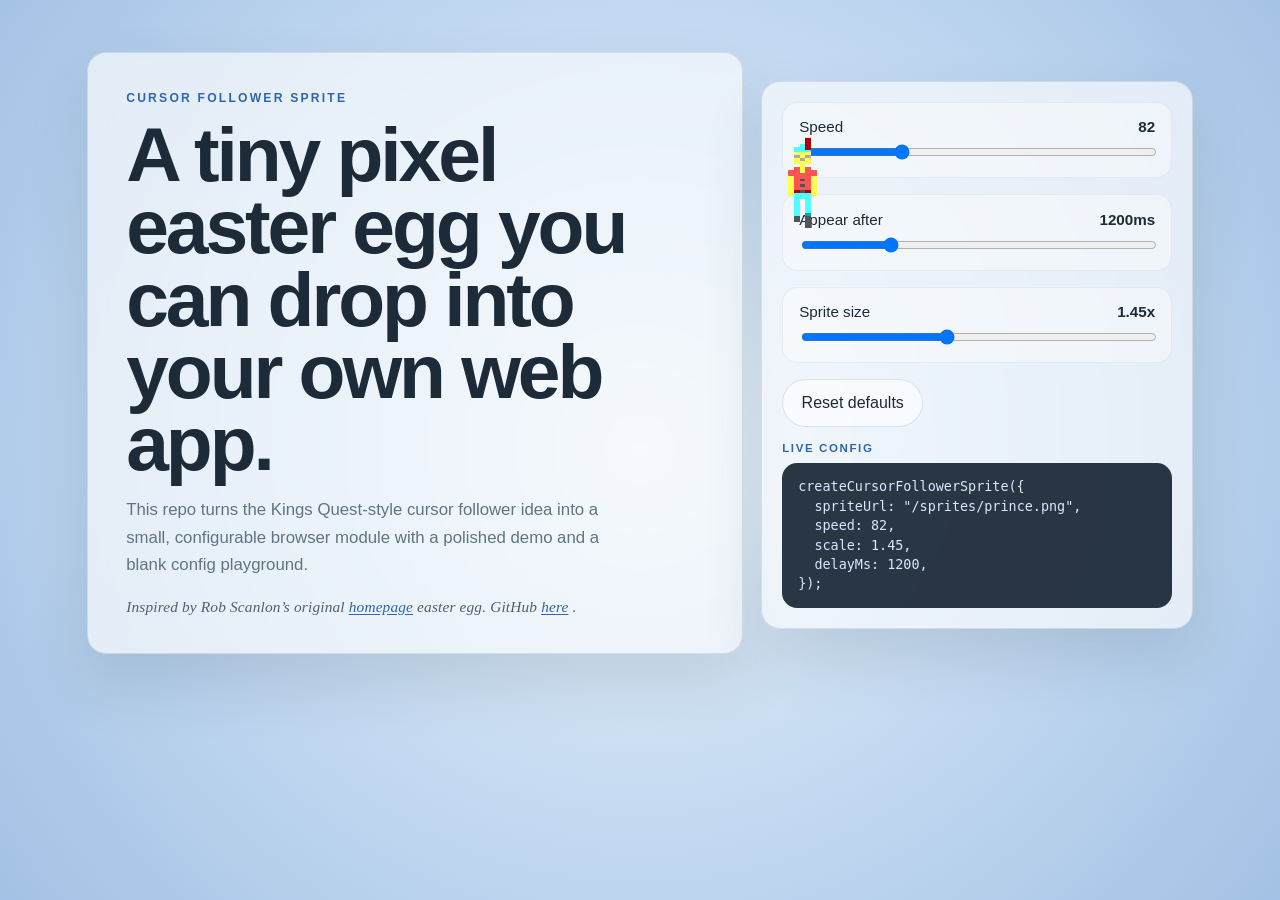
==== demo/index.html @ 9cb34f58 "Initial commit" ====
<!doctype html>
<html lang="en">
  <head>
    <meta charset="utf-8" />
    <meta name="viewport" content="width=device-width, initial-scale=1" />
    <title>Cursor Follower Sprite</title>
    <link rel="stylesheet" href="./styles.css" />
  </head>
  <body>
    <main class="page">
      <section class="hero">
        <p class="eyebrow">Cursor Follower Sprite</p>
        <h1>A tiny pixel easter egg you can drop into your own web app.</h1>
        <p class="lede">
          This repo turns the Kings Quest-style cursor follower idea into a small,
          configurable browser module with a polished demo and a blank config playground.
        </p>
        <p class="inspiration">
          Inspired by Rob Scanlon’s original
          <a href="https://www.robscanlon.com/" target="_blank" rel="noreferrer">homepage</a>
          easter egg. GitHub
          <a href="https://github.com/arscan" target="_blank" rel="noreferrer">here</a>
          .
        </p>
      </section>

      <aside class="config-card">
        <form class="controls" data-config-form>
          <label class="field" for="speed">
            <span>Speed</span>
            <strong data-speed-value>82</strong>
            <input id="speed" name="speed" type="range" min="30" max="220" step="1" value="82" />
          </label>

          <label class="field" for="delayMs">
            <span>Appear after</span>
            <strong data-delay-value>1200ms</strong>
            <input id="delayMs" name="delayMs" type="range" min="0" max="5000" step="100" value="1200" />
          </label>

          <label class="field" for="scale">
            <span>Sprite size</span>
            <strong data-scale-value>1.45x</strong>
            <input id="scale" name="scale" type="range" min="0.8" max="2.4" step="0.05" value="1.45" />
          </label>

          <div class="control-actions">
            <button class="button button-primary" type="reset">Reset defaults</button>
          </div>
        </form>
        <div class="actions">
          <p class="mini-label">Live config</p>
          <pre class="code-preview" data-code-preview></pre>
        </div>
      </aside>
    </main>

    <script type="module" src="./demo.js"></script>
  </body>
</html>
---- demo/styles.css ----
:root {
  color-scheme: light;
  --paper: #d7e6f7;
  --paper-deep: #b9d0ea;
  --ink: #1d2b39;
  --muted: #607483;
  --accent: #2d66b3;
  --border: rgba(57, 79, 97, 0.14);
  --shadow: rgba(43, 62, 77, 0.14);
  --panel: rgba(247, 250, 253, 0.72);
}

* {
  box-sizing: border-box;
}

body {
  margin: 0;
  min-height: 100vh;
  overflow: auto;
  font-family: "Helvetica Neue", Helvetica, Arial, sans-serif;
  color: var(--ink);
  background:
    radial-gradient(circle at center, rgba(244, 249, 255, 0.96) 0%, rgba(206, 225, 245, 0.84) 36%, rgba(162, 193, 228, 0.96) 100%),
    linear-gradient(180deg, #dfeefe 0%, var(--paper) 58%, var(--paper-deep) 100%);
}

.page {
  min-height: 100vh;
  display: grid;
  grid-template-columns: minmax(24rem, 41rem) minmax(20rem, 27rem);
  align-items: start;
  justify-content: center;
  gap: 1.15rem;
  padding: 3.25rem 2rem 2rem;
}

.hero {
  width: min(100%, 41rem);
  padding: 2.35rem 2.4rem 2.1rem;
  background: var(--panel);
  border: 1px solid var(--border);
  border-radius: 1.2rem;
  box-shadow: 0 30px 60px var(--shadow);
  backdrop-filter: blur(8px);
  justify-self: end;
}

.config-card {
  width: min(100%, 27rem);
  padding: 1.25rem;
  background: var(--panel);
  border: 1px solid var(--border);
  border-radius: 1.2rem;
  box-shadow: 0 30px 60px var(--shadow);
  backdrop-filter: blur(8px);
  justify-self: start;
  margin-top: 1.8rem;
}

.eyebrow {
  margin: 0 0 0.85rem;
  font-size: 0.76rem;
  font-weight: 700;
  letter-spacing: 0.18em;
  text-transform: uppercase;
  color: var(--accent);
}

h1 {
  margin: 0;
  max-width: 12ch;
  font-size: clamp(3rem, 6vw, 4.8rem);
  line-height: 0.94;
  letter-spacing: -0.04em;
}

.lede {
  max-width: 31rem;
  margin: 1.05rem 0 0;
  font-size: 1.05rem;
  line-height: 1.65;
  color: var(--muted);
}

.inspiration {
  margin: 1rem 0 0;
  font-family: Georgia, "Times New Roman", serif;
  font-size: 0.96rem;
  font-style: italic;
  line-height: 1.6;
  letter-spacing: 0.01em;
  color: #4f6172;
}

.inspiration a {
  color: var(--accent);
  font-weight: 500;
  text-underline-offset: 0.16em;
}

.controls {
  display: grid;
  gap: 1rem;
}

.field {
  display: grid;
  grid-template-columns: 1fr auto;
  gap: 0.45rem 1rem;
  align-items: center;
  padding: 0.95rem 1rem;
  background: rgba(255, 255, 255, 0.42);
  border: 1px solid rgba(57, 79, 97, 0.08);
  border-radius: 0.95rem;
}

.field span,
.field strong {
  font-size: 0.95rem;
}

.field input {
  grid-column: 1 / -1;
  width: 100%;
}

.control-actions {
  display: flex;
  flex-wrap: wrap;
  gap: 0.9rem;
}

.button,
.control-actions button {
  display: inline-flex;
  align-items: center;
  justify-content: center;
  min-height: 2.9rem;
  padding: 0.85rem 1.15rem;
  border: 1px solid rgba(45, 102, 179, 0.16);
  border-radius: 999px;
  color: var(--ink);
  background: rgba(255, 255, 255, 0.58);
  text-decoration: none;
  font-weight: 600;
  font: inherit;
  cursor: pointer;
}

.button-primary {
  color: #fff;
  background: linear-gradient(180deg, #4c86d4 0%, #2d66b3 100%);
  border-color: transparent;
}

.actions {
  margin-top: 0.95rem;
}

.mini-label {
  margin: 0 0 0.55rem;
  font-size: 0.72rem;
  font-weight: 700;
  letter-spacing: 0.14em;
  text-transform: uppercase;
  color: var(--accent);
}

.code-preview {
  margin: 0;
  padding: 0.9rem 1rem;
  overflow: auto;
  background: rgba(20, 33, 47, 0.9);
  border-radius: 0.95rem;
  color: #d8e8ff;
  font-family: ui-monospace, SFMono-Regular, Menlo, Monaco, Consolas, monospace;
  font-size: 0.84rem;
  line-height: 1.45;
  white-space: pre-wrap;
}

@media (max-width: 800px) {
  .page {
    grid-template-columns: 1fr;
    gap: 1rem;
    padding: 1.25rem;
  }

  .hero {
    padding: 2rem;
    width: 100%;
    justify-self: stretch;
  }

  .config-card {
    width: 100%;
    margin-top: 0;
    justify-self: stretch;
  }
}
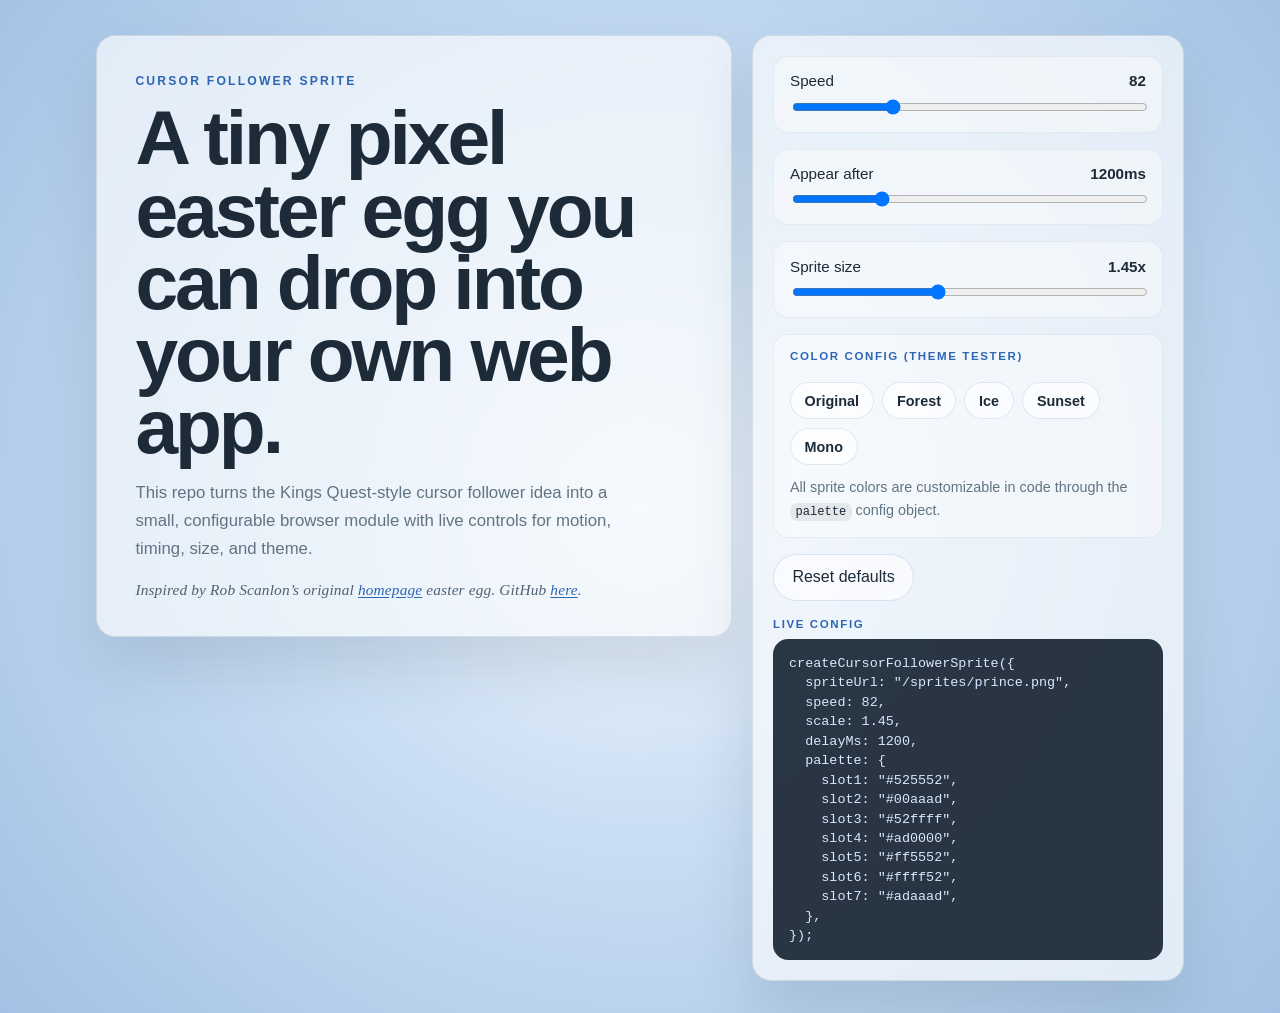
==== commit e66980a8: "Add palette theming and refresh demo docs" ====
--- a/demo/index.html
+++ b/demo/index.html
@@ -13,14 +13,13 @@
         <h1>A tiny pixel easter egg you can drop into your own web app.</h1>
         <p class="lede">
           This repo turns the Kings Quest-style cursor follower idea into a small,
-          configurable browser module with a polished demo and a blank config playground.
+          configurable browser module with live controls for motion, timing, size, and theme.
         </p>
         <p class="inspiration">
           Inspired by Rob Scanlon’s original
           <a href="https://www.robscanlon.com/" target="_blank" rel="noreferrer">homepage</a>
           easter egg. GitHub
-          <a href="https://github.com/arscan" target="_blank" rel="noreferrer">here</a>
-          .
+          <a href="https://github.com/arscan" target="_blank" rel="noreferrer">here</a>.
         </p>
       </section>
 
@@ -44,6 +43,15 @@
             <input id="scale" name="scale" type="range" min="0.8" max="2.4" step="0.05" value="1.45" />
           </label>
 
+          <section class="palette-section">
+            <p class="mini-label">Color config (theme tester)</p>
+            <div class="preset-grid" data-palette-presets></div>
+            <p class="palette-note">
+              All sprite colors are customizable in code through the
+              <code>palette</code> config object.
+            </p>
+          </section>
+
           <div class="control-actions">
             <button class="button button-primary" type="reset">Reset defaults</button>
           </div>
--- a/demo/styles.css
+++ b/demo/styles.css
@@ -28,34 +28,35 @@
 .page {
   min-height: 100vh;
   display: grid;
-  grid-template-columns: minmax(24rem, 41rem) minmax(20rem, 27rem);
+  width: min(100%, 72rem);
+  margin: 0 auto;
+  grid-template-columns: minmax(0, 1fr) minmax(22rem, 27rem);
   align-items: start;
   justify-content: center;
-  gap: 1.15rem;
-  padding: 3.25rem 2rem 2rem;
+  gap: 1.25rem;
+  padding: 2.2rem 2rem 2rem;
 }
 
 .hero {
-  width: min(100%, 41rem);
+  width: 100%;
   padding: 2.35rem 2.4rem 2.1rem;
   background: var(--panel);
   border: 1px solid var(--border);
   border-radius: 1.2rem;
   box-shadow: 0 30px 60px var(--shadow);
   backdrop-filter: blur(8px);
-  justify-self: end;
+  justify-self: stretch;
 }
 
 .config-card {
-  width: min(100%, 27rem);
+  width: 100%;
   padding: 1.25rem;
   background: var(--panel);
   border: 1px solid var(--border);
   border-radius: 1.2rem;
   box-shadow: 0 30px 60px var(--shadow);
   backdrop-filter: blur(8px);
-  justify-self: start;
-  margin-top: 1.8rem;
+  justify-self: stretch;
 }
 
 .eyebrow {
@@ -104,6 +105,50 @@
   gap: 1rem;
 }
 
+.palette-section {
+  display: grid;
+  gap: 0.7rem;
+  padding: 0.95rem 1rem;
+  background: rgba(255, 255, 255, 0.42);
+  border: 1px solid rgba(57, 79, 97, 0.08);
+  border-radius: 0.95rem;
+}
+
+.palette-note {
+  margin: 0;
+  font-size: 0.9rem;
+  line-height: 1.55;
+  color: var(--muted);
+}
+
+.palette-note code {
+  padding: 0.12rem 0.34rem;
+  border-radius: 0.45rem;
+  background: rgba(20, 33, 47, 0.08);
+  color: var(--ink);
+  font-family: ui-monospace, SFMono-Regular, Menlo, Monaco, Consolas, monospace;
+  font-size: 0.84em;
+}
+
+.preset-grid {
+  display: flex;
+  flex-wrap: wrap;
+  gap: 0.55rem;
+}
+
+.preset-button {
+  min-height: 2.25rem;
+  padding: 0.6rem 0.85rem;
+  border: 1px solid rgba(45, 102, 179, 0.14);
+  border-radius: 999px;
+  background: rgba(255, 255, 255, 0.62);
+  color: var(--ink);
+  font: inherit;
+  font-size: 0.9rem;
+  font-weight: 600;
+  cursor: pointer;
+}
+
 .field {
   display: grid;
   grid-template-columns: 1fr auto;
@@ -125,10 +170,12 @@
   width: 100%;
 }
 
+
 .control-actions {
   display: flex;
   flex-wrap: wrap;
   gap: 0.9rem;
+  align-items: center;
 }
 
 .button,
@@ -155,7 +202,7 @@
 }
 
 .actions {
-  margin-top: 0.95rem;
+  margin-top: 1.1rem;
 }
 
 .mini-label {
@@ -182,6 +229,7 @@
 
 @media (max-width: 800px) {
   .page {
+    width: 100%;
     grid-template-columns: 1fr;
     gap: 1rem;
     padding: 1.25rem;
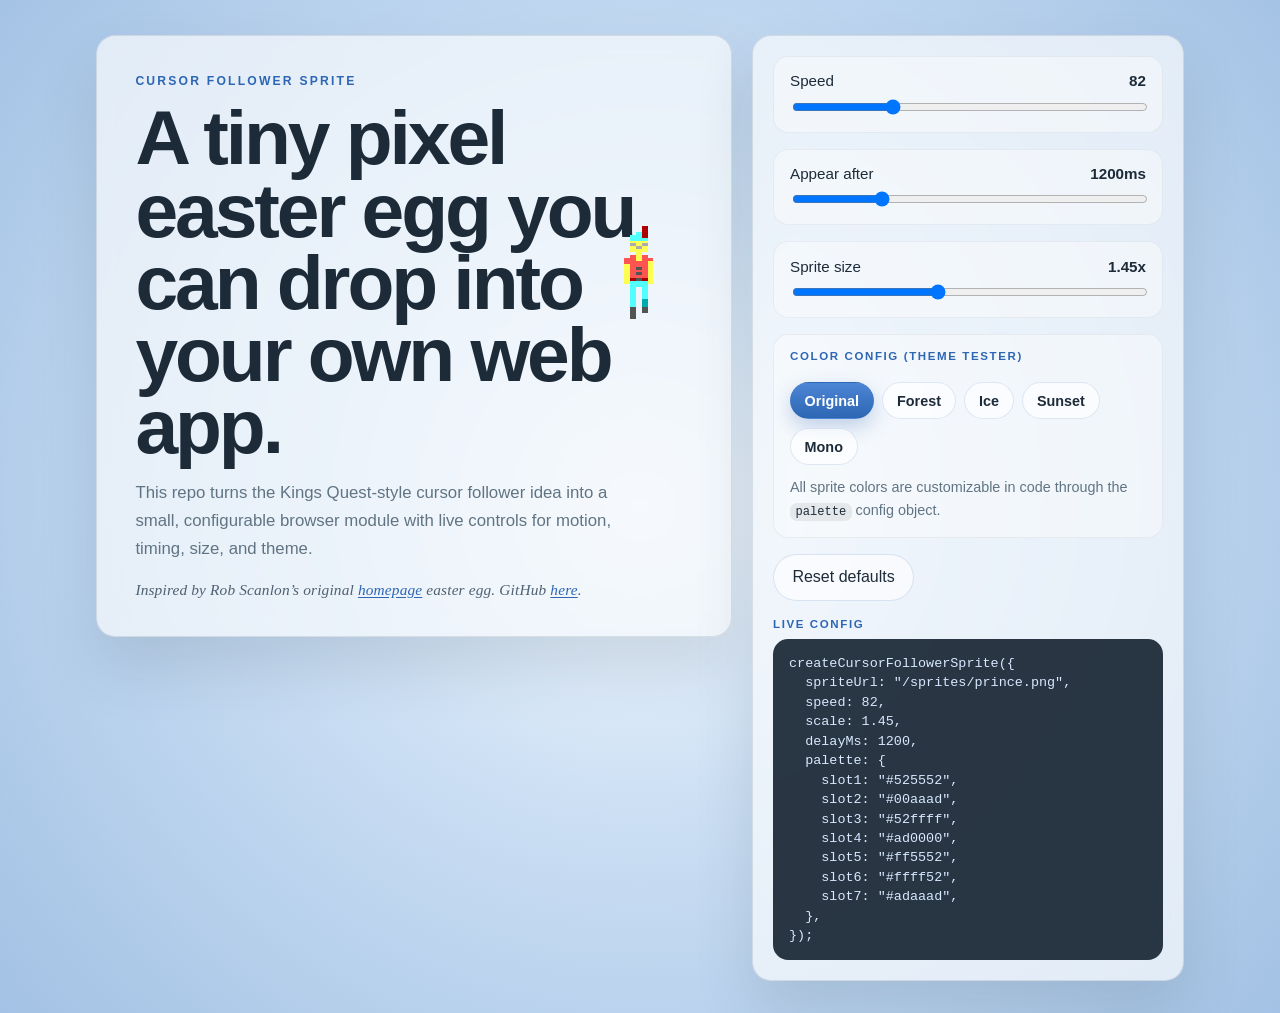
==== commit b8f22ac2: "Bust GitHub Pages cache for demo assets" ====
--- a/demo/index.html
+++ b/demo/index.html
@@ -4,7 +4,7 @@
     <meta charset="utf-8" />
     <meta name="viewport" content="width=device-width, initial-scale=1" />
     <title>Cursor Follower Sprite</title>
-    <link rel="stylesheet" href="./styles.css" />
+    <link rel="stylesheet" href="./styles.css?v=20260329-1" />
   </head>
   <body>
     <main class="page">
@@ -63,6 +63,6 @@
       </aside>
     </main>
 
-    <script type="module" src="./demo.js"></script>
+    <script type="module" src="./demo.js?v=20260329-1"></script>
   </body>
 </html>
--- a/demo/styles.css
+++ b/demo/styles.css
@@ -147,6 +147,23 @@
   font-size: 0.9rem;
   font-weight: 600;
   cursor: pointer;
+  transition:
+    background-color 120ms ease,
+    border-color 120ms ease,
+    color 120ms ease,
+    box-shadow 120ms ease,
+    transform 120ms ease;
+}
+
+.preset-button.is-active {
+  color: #fff;
+  background: linear-gradient(180deg, #4c86d4 0%, #2d66b3 100%);
+  border-color: transparent;
+  box-shadow: 0 8px 20px rgba(45, 102, 179, 0.28);
+}
+
+.preset-button:hover {
+  transform: translateY(-1px);
 }
 
 .field {
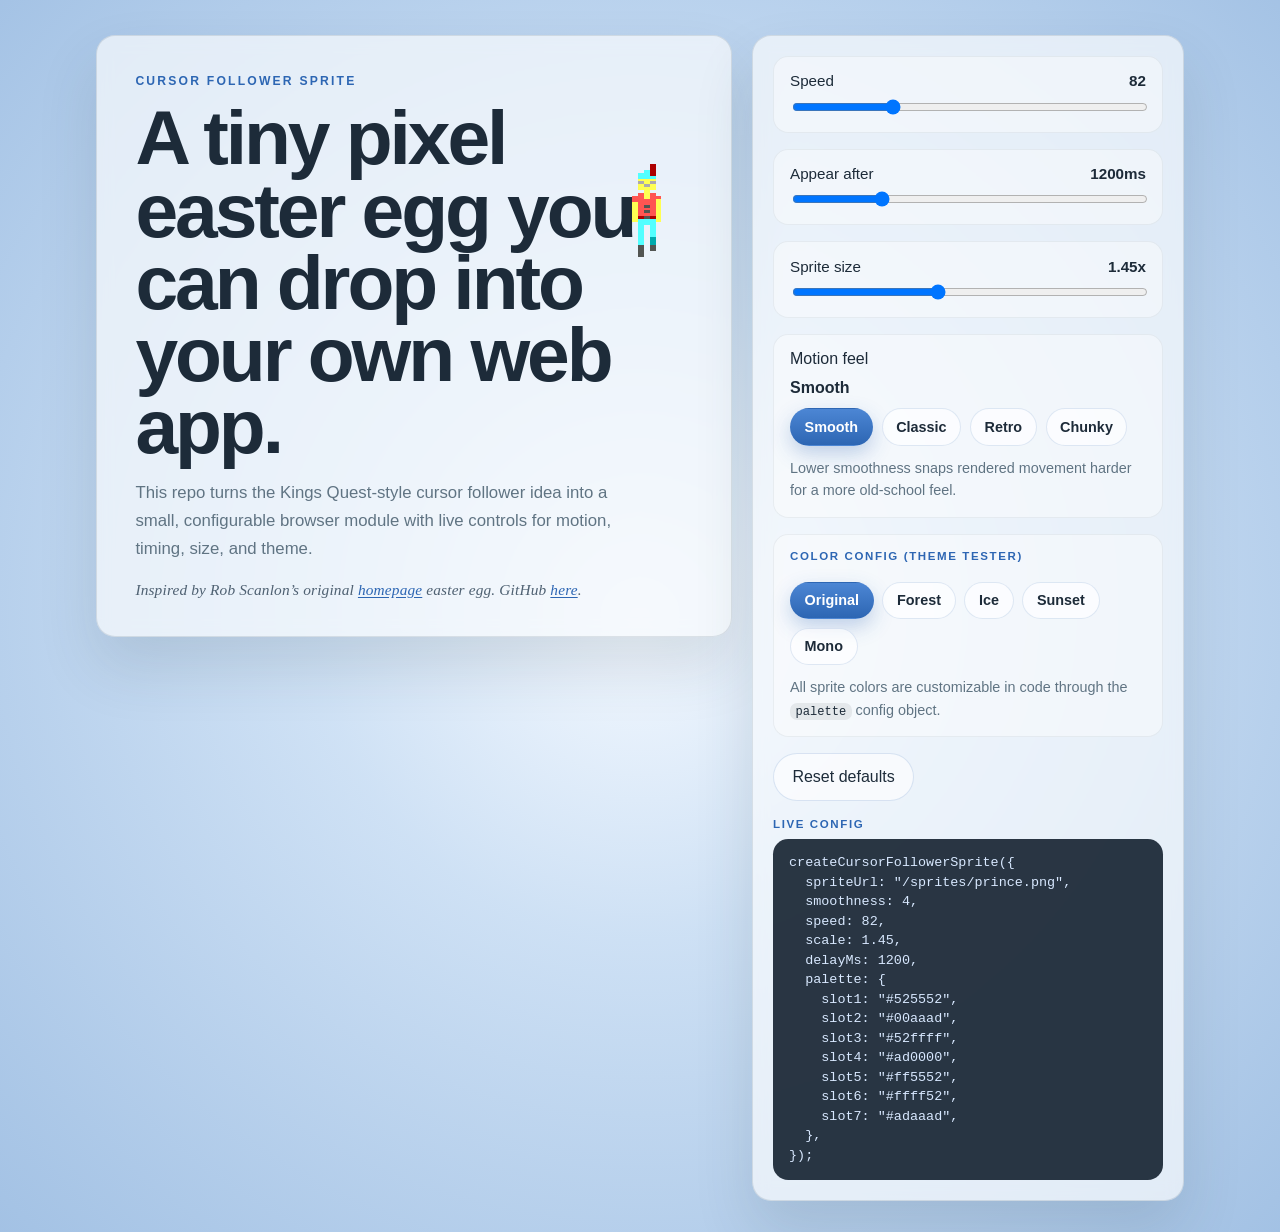
==== commit d986d1b6: "Add smoothness controls and iOS fixes Release notes: - add smoothness presets: Smooth (4), Classic (" ====
--- a/demo/index.html
+++ b/demo/index.html
@@ -4,7 +4,7 @@
     <meta charset="utf-8" />
     <meta name="viewport" content="width=device-width, initial-scale=1" />
     <title>Cursor Follower Sprite</title>
-    <link rel="stylesheet" href="./styles.css?v=20260329-1" />
+    <link rel="stylesheet" href="./styles.css?v=20260330-5" />
   </head>
   <body>
     <main class="page">
@@ -44,6 +44,15 @@
           </label>
 
           <section class="palette-section">
+            <span>Motion feel</span>
+            <strong data-smoothness-value>Smooth</strong>
+            <div class="preset-grid" data-smoothness-presets></div>
+            <p class="palette-note">
+              Lower smoothness snaps rendered movement harder for a more old-school feel.
+            </p>
+          </section>
+
+          <section class="palette-section">
             <p class="mini-label">Color config (theme tester)</p>
             <div class="preset-grid" data-palette-presets></div>
             <p class="palette-note">
@@ -63,6 +72,6 @@
       </aside>
     </main>
 
-    <script type="module" src="./demo.js?v=20260329-1"></script>
+    <script type="module" src="./demo.js?v=20260330-5"></script>
   </body>
 </html>
--- a/demo/styles.css
+++ b/demo/styles.css
@@ -187,6 +187,18 @@
   width: 100%;
 }
 
+.field select {
+  grid-column: 1 / -1;
+  width: 100%;
+  min-height: 2.8rem;
+  padding: 0.72rem 0.9rem;
+  border: 1px solid rgba(57, 79, 97, 0.12);
+  border-radius: 0.8rem;
+  background: rgba(255, 255, 255, 0.82);
+  color: var(--ink);
+  font: inherit;
+}
+
 
 .control-actions {
   display: flex;
